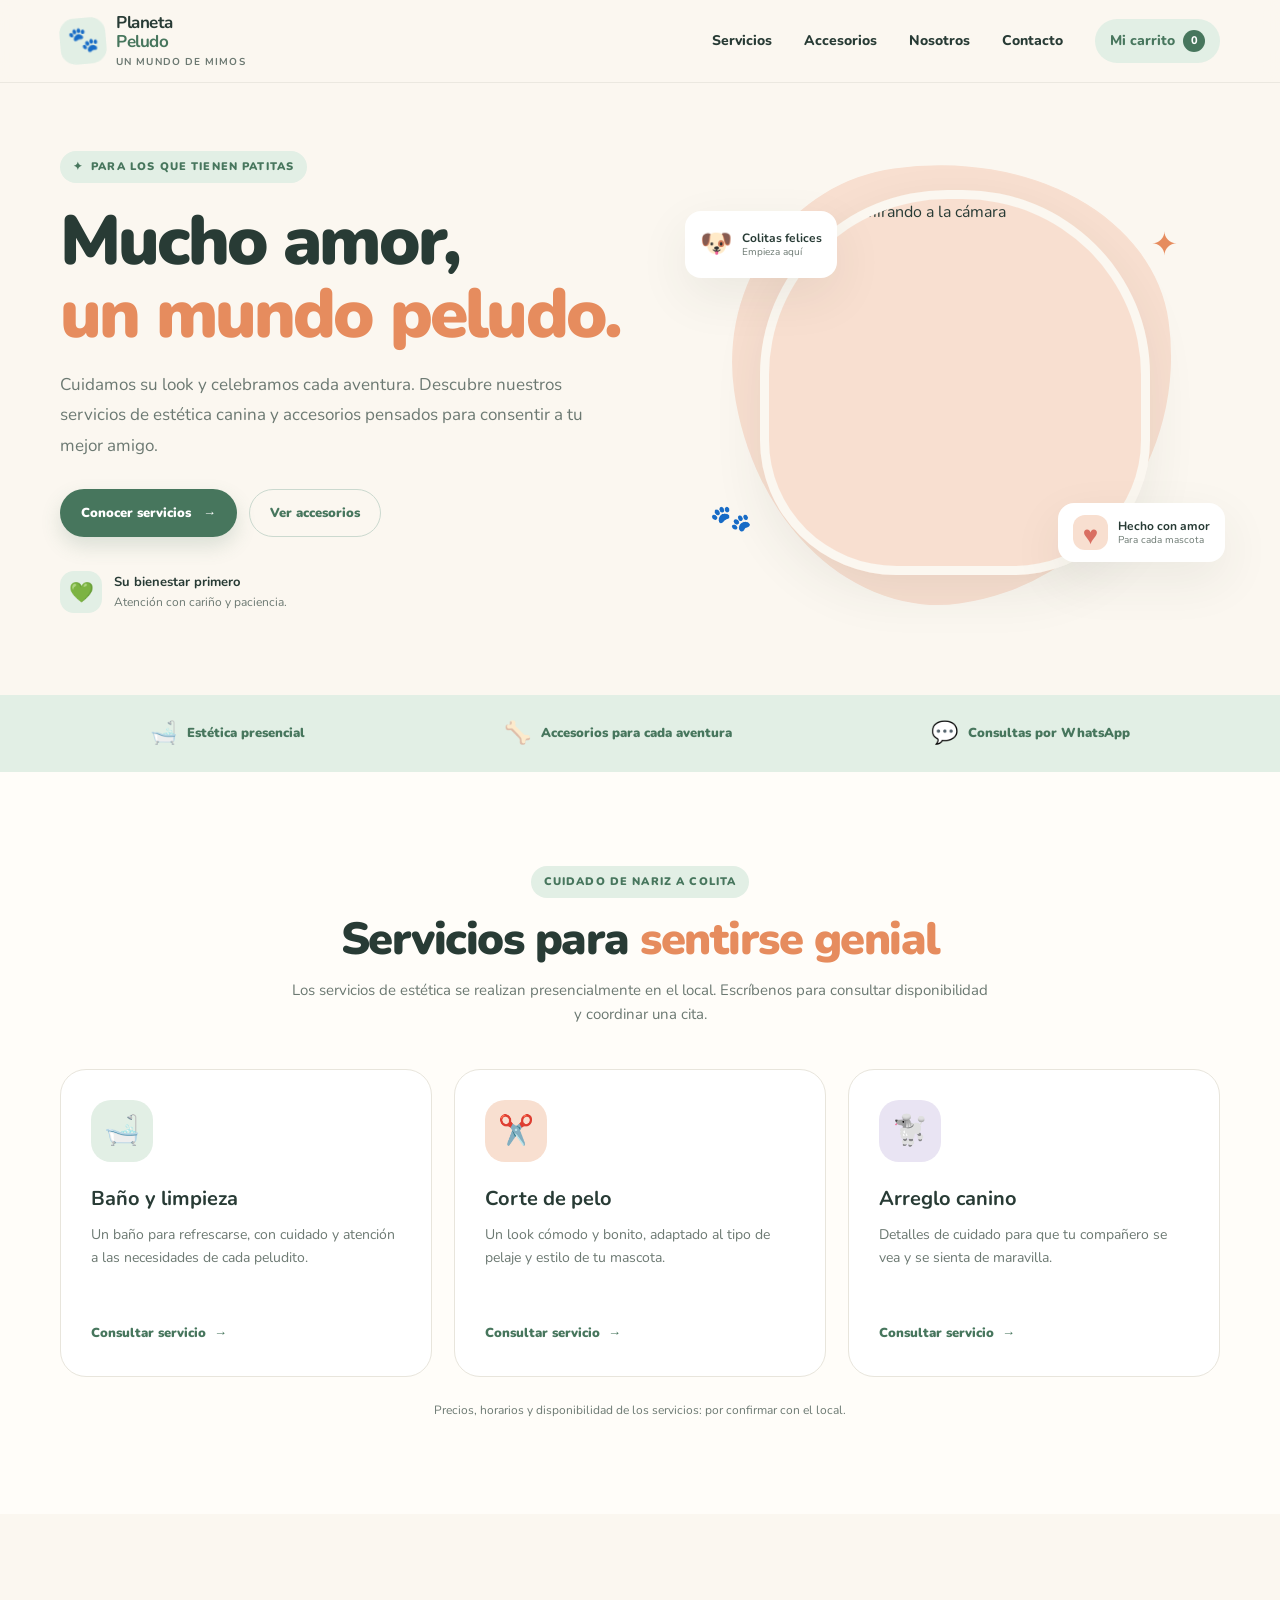
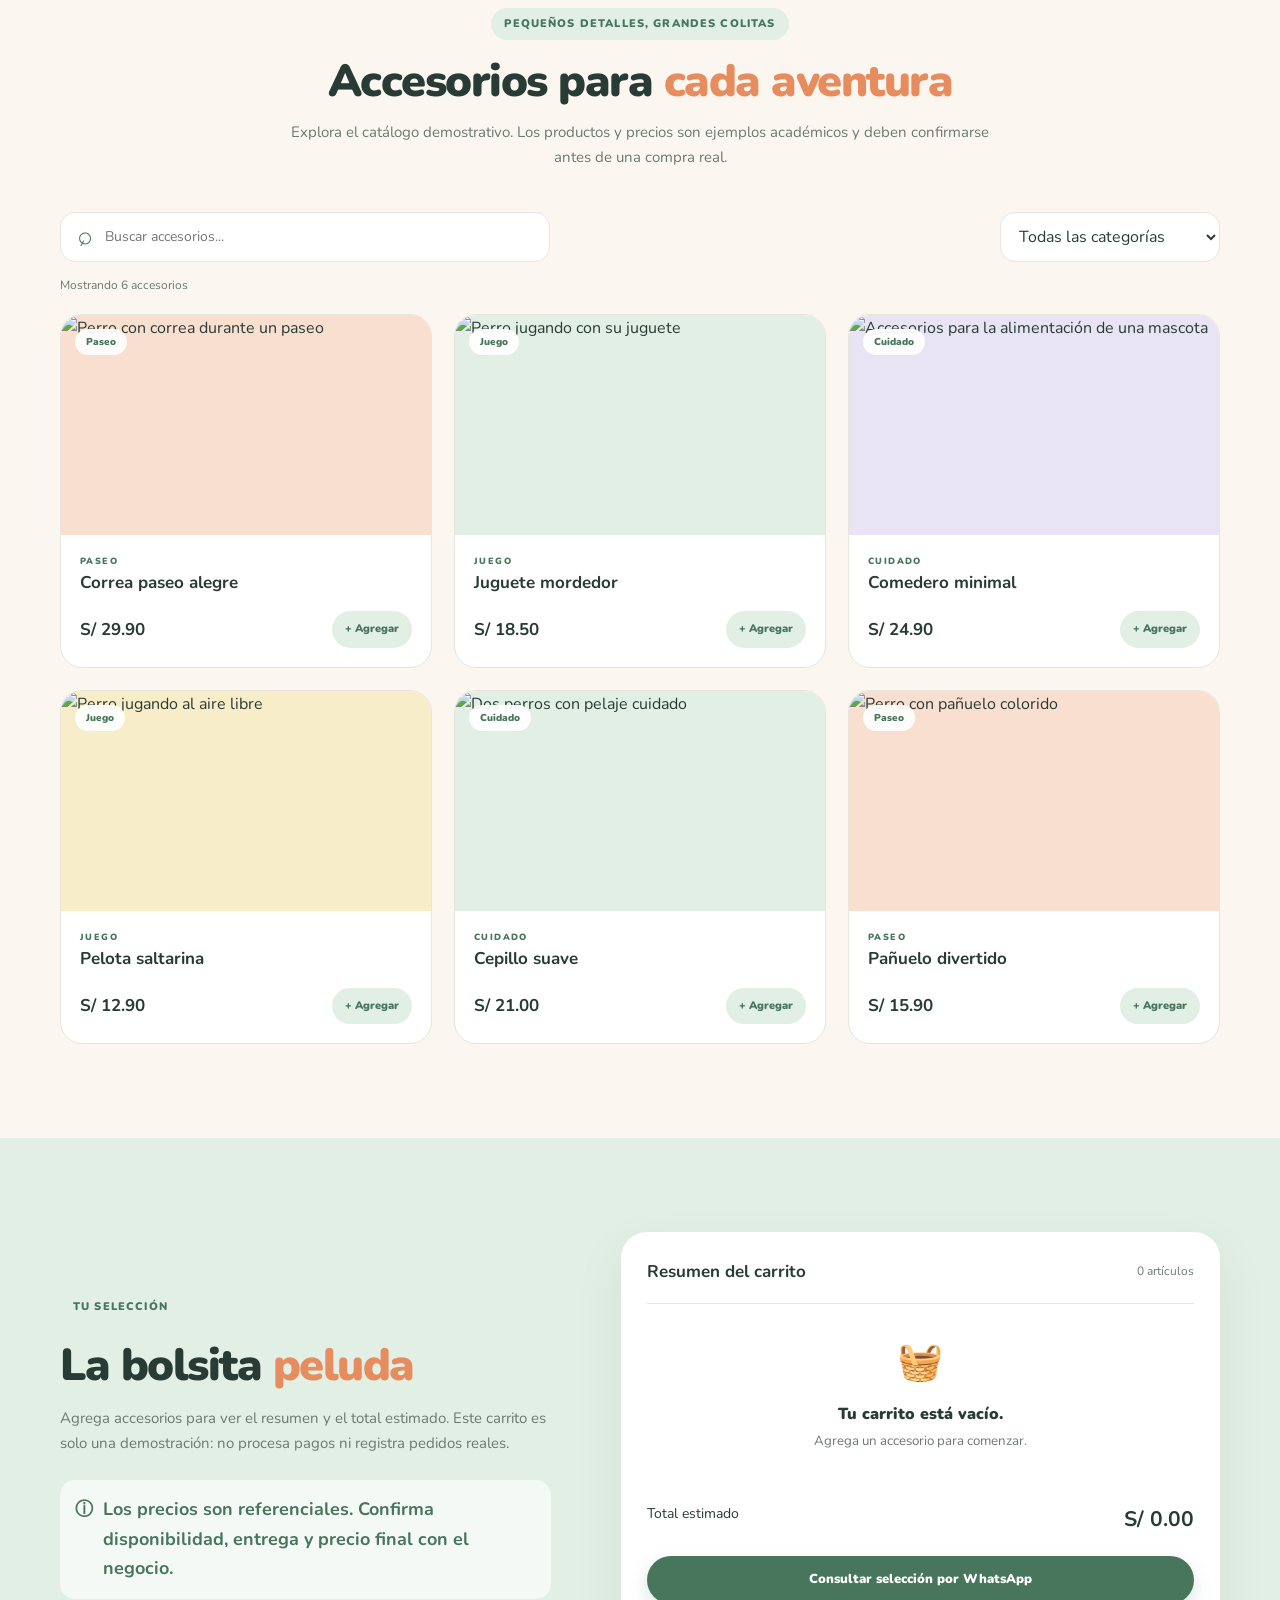
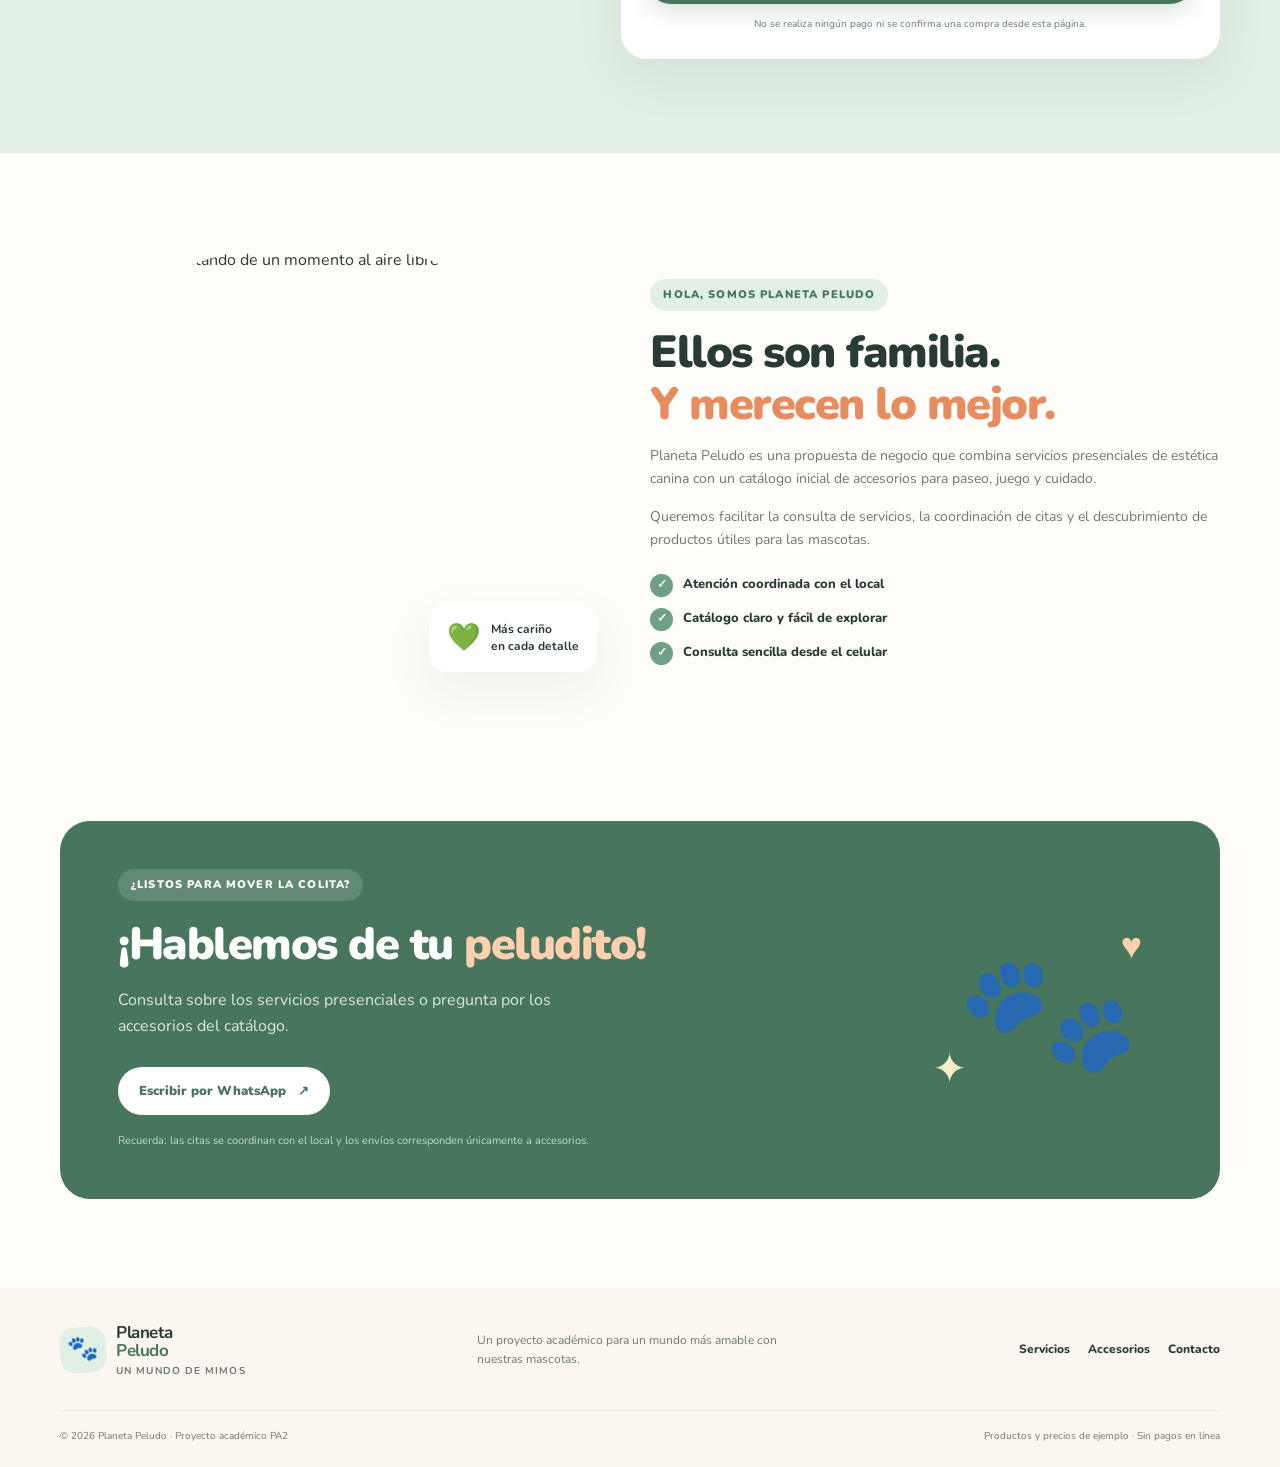
==== index.html @ b12c0dd2 "Add files via upload" ====
<!DOCTYPE html>
<html lang="es">
<head>
  <meta charset="UTF-8">
  <meta name="viewport" content="width=device-width, initial-scale=1.0">
  <meta name="description" content="Planeta Peludo: servicios presenciales de estética canina y catálogo demostrativo de accesorios para mascotas.">
  <meta name="theme-color" content="#f7f1e8">
  <title>Planeta Peludo | Cuidado y accesorios para mascotas</title>
  <link rel="preconnect" href="https://fonts.googleapis.com">
  <link rel="preconnect" href="https://fonts.gstatic.com" crossorigin>
  <link href="https://fonts.googleapis.com/css2?family=Nunito:wght@400;500;600;700;800;900&display=swap" rel="stylesheet">
  <link rel="stylesheet" href="styles.css">
  <script src="script.js" defer></script>
</head>
<body>
  <a class="skip-link" href="#contenido">Saltar al contenido</a>
  <header class="site-header">
    <div class="container header-inner">
      <a class="brand" href="#inicio" aria-label="Planeta Peludo, ir al inicio">
        <span class="brand-mark" aria-hidden="true">🐾</span>
        <span class="brand-name">Planeta <strong>Peludo</strong><small>Un mundo de mimos</small></span>
      </a>
      <button class="menu-toggle" id="menuToggle" aria-label="Abrir menú" aria-expanded="false" aria-controls="mainNav">
        <span></span><span></span><span></span>
      </button>
      <nav class="main-nav" id="mainNav" aria-label="Navegación principal">
        <a href="#servicios">Servicios</a>
        <a href="#catalogo">Accesorios</a>
        <a href="#nosotros">Nosotros</a>
        <a href="#contacto">Contacto</a>
        <a class="nav-cart" href="#carrito">Mi carrito <span id="cartCount" class="cart-count">0</span></a>
      </nav>
    </div>
  </header>

  <main id="contenido">
    <section class="hero section" id="inicio">
      <div class="container hero-grid">
        <div class="hero-copy">
          <span class="eyebrow"><span aria-hidden="true">✦</span> Para los que tienen patitas</span>
          <h1>Mucho amor,<br><span>un mundo peludo.</span></h1>
          <p class="hero-text">Cuidamos su look y celebramos cada aventura. Descubre nuestros servicios de estética canina y accesorios pensados para consentir a tu mejor amigo.</p>
          <div class="hero-actions">
            <a class="button button-primary" href="#servicios">Conocer servicios <span aria-hidden="true">→</span></a>
            <a class="button button-outline" href="#catalogo">Ver accesorios</a>
          </div>
          <div class="hero-note"><span class="note-icon" aria-hidden="true">💚</span><span><strong>Su bienestar primero</strong><small>Atención con cariño y paciencia.</small></span></div>
        </div>
        <div class="hero-art">
          <div class="hero-blob"></div>
          <img src="https://images.unsplash.com/photo-1543466835-00a7907e9de1?auto=format&fit=crop&w=900&q=85" alt="Perro feliz mirando a la cámara" class="hero-dog">
          <div class="floating-card floating-top"><span>🐶</span><span><strong>Colitas felices</strong><small>Empieza aquí</small></span></div>
          <div class="floating-card floating-bottom"><span class="heart">♥</span><span><strong>Hecho con amor</strong><small>Para cada mascota</small></span></div>
          <span class="decor decor-star" aria-hidden="true">✦</span>
          <span class="decor decor-paw" aria-hidden="true">🐾</span>
        </div>
      </div>
    </section>

    <section class="trust-strip" aria-label="Características del negocio">
      <div class="container trust-items">
        <div><span aria-hidden="true">🛁</span><span>Estética presencial</span></div>
        <div><span aria-hidden="true">🦴</span><span>Accesorios para cada aventura</span></div>
        <div><span aria-hidden="true">💬</span><span>Consultas por WhatsApp</span></div>
      </div>
    </section>

    <section class="section services-section" id="servicios">
      <div class="container">
        <div class="section-heading">
          <span class="eyebrow">Cuidado de nariz a colita</span>
          <h2>Servicios para <span>sentirse genial</span></h2>
          <p>Los servicios de estética se realizan presencialmente en el local. Escríbenos para consultar disponibilidad y coordinar una cita.</p>
        </div>
        <div class="service-grid">
          <article class="service-card">
            <div class="service-icon service-icon-mint" aria-hidden="true">🛁</div>
            <h3>Baño y limpieza</h3>
            <p>Un baño para refrescarse, con cuidado y atención a las necesidades de cada peludito.</p>
            <a href="#contacto" class="text-link" data-service="Baño y limpieza">Consultar servicio <span aria-hidden="true">→</span></a>
          </article>
          <article class="service-card">
            <div class="service-icon service-icon-peach" aria-hidden="true">✂️</div>
            <h3>Corte de pelo</h3>
            <p>Un look cómodo y bonito, adaptado al tipo de pelaje y estilo de tu mascota.</p>
            <a href="#contacto" class="text-link" data-service="Corte de pelo">Consultar servicio <span aria-hidden="true">→</span></a>
          </article>
          <article class="service-card">
            <div class="service-icon service-icon-lilac" aria-hidden="true">🐩</div>
            <h3>Arreglo canino</h3>
            <p>Detalles de cuidado para que tu compañero se vea y se sienta de maravilla.</p>
            <a href="#contacto" class="text-link" data-service="Arreglo canino">Consultar servicio <span aria-hidden="true">→</span></a>
          </article>
        </div>
        <p class="section-footnote">Precios, horarios y disponibilidad de los servicios: por confirmar con el local.</p>
      </div>
    </section>

    <section class="section catalog-section" id="catalogo">
      <div class="container">
        <div class="section-heading">
          <span class="eyebrow">Pequeños detalles, grandes colitas</span>
          <h2>Accesorios para <span>cada aventura</span></h2>
          <p>Explora el catálogo demostrativo. Los productos y precios son ejemplos académicos y deben confirmarse antes de una compra real.</p>
        </div>
        <div class="catalog-tools">
          <label class="search-box" for="productSearch">
            <span aria-hidden="true">⌕</span>
            <input id="productSearch" type="search" placeholder="Buscar accesorios..." autocomplete="off">
          </label>
          <div class="filter-wrap">
            <label for="categoryFilter" class="visually-hidden">Filtrar por categoría</label>
            <select id="categoryFilter">
              <option value="todos">Todas las categorías</option>
              <option value="paseo">Paseo</option>
              <option value="juego">Juego</option>
              <option value="cuidado">Cuidado</option>
            </select>
          </div>
        </div>
        <p id="resultsSummary" class="results-summary" aria-live="polite">Mostrando accesorios</p>
        <div class="product-grid" id="productGrid">
          <article class="product-card" data-id="correa" data-name="Correa paseo alegre" data-category="paseo" data-price="29.90">
            <div class="product-image product-image-peach"><img src="https://images.unsplash.com/photo-1601758123927-196e9c8c7c9b?auto=format&fit=crop&w=700&q=80" alt="Perro con correa durante un paseo" loading="lazy"><span class="product-tag">Paseo</span></div>
            <div class="product-info"><p class="product-category">PASEO</p><h3>Correa paseo alegre</h3><div class="product-bottom"><strong>S/ 29.90</strong><button class="add-button" data-add="correa" aria-label="Agregar Correa paseo alegre al carrito">+ Agregar</button></div></div>
          </article>
          <article class="product-card" data-id="juguete" data-name="Juguete mordedor" data-category="juego" data-price="18.50">
            <div class="product-image product-image-mint"><img src="https://images.unsplash.com/photo-1535294435445-d7249524ef2e?auto=format&fit=crop&w=700&q=80" alt="Perro jugando con su juguete" loading="lazy"><span class="product-tag">Juego</span></div>
            <div class="product-info"><p class="product-category">JUEGO</p><h3>Juguete mordedor</h3><div class="product-bottom"><strong>S/ 18.50</strong><button class="add-button" data-add="juguete" aria-label="Agregar Juguete mordedor al carrito">+ Agregar</button></div></div>
          </article>
          <article class="product-card" data-id="comedero" data-name="Comedero minimal" data-category="cuidado" data-price="24.90">
            <div class="product-image product-image-lilac"><img src="https://images.unsplash.com/photo-1589924691995-400dc9ecc119?auto=format&fit=crop&w=700&q=80" alt="Accesorios para la alimentación de una mascota" loading="lazy"><span class="product-tag">Cuidado</span></div>
            <div class="product-info"><p class="product-category">CUIDADO</p><h3>Comedero minimal</h3><div class="product-bottom"><strong>S/ 24.90</strong><button class="add-button" data-add="comedero" aria-label="Agregar Comedero minimal al carrito">+ Agregar</button></div></div>
          </article>
          <article class="product-card" data-id="pelota" data-name="Pelota saltarina" data-category="juego" data-price="12.90">
            <div class="product-image product-image-yellow"><img src="https://images.unsplash.com/photo-1537151608828-ea2b11777ee8?auto=format&fit=crop&w=700&q=80" alt="Perro jugando al aire libre" loading="lazy"><span class="product-tag">Juego</span></div>
            <div class="product-info"><p class="product-category">JUEGO</p><h3>Pelota saltarina</h3><div class="product-bottom"><strong>S/ 12.90</strong><button class="add-button" data-add="pelota" aria-label="Agregar Pelota saltarina al carrito">+ Agregar</button></div></div>
          </article>
          <article class="product-card" data-id="cepillo" data-name="Cepillo suave" data-category="cuidado" data-price="21.00">
            <div class="product-image product-image-mint"><img src="https://images.unsplash.com/photo-1548199973-03cce0bbc87b?auto=format&fit=crop&w=700&q=80" alt="Dos perros con pelaje cuidado" loading="lazy"><span class="product-tag">Cuidado</span></div>
            <div class="product-info"><p class="product-category">CUIDADO</p><h3>Cepillo suave</h3><div class="product-bottom"><strong>S/ 21.00</strong><button class="add-button" data-add="cepillo" aria-label="Agregar Cepillo suave al carrito">+ Agregar</button></div></div>
          </article>
          <article class="product-card" data-id="pañuelo" data-name="Pañuelo divertido" data-category="paseo" data-price="15.90">
            <div class="product-image product-image-peach"><img src="https://images.unsplash.com/photo-1551717743-49959800b1f6?auto=format&fit=crop&w=700&q=80" alt="Perro con pañuelo colorido" loading="lazy"><span class="product-tag">Paseo</span></div>
            <div class="product-info"><p class="product-category">PASEO</p><h3>Pañuelo divertido</h3><div class="product-bottom"><strong>S/ 15.90</strong><button class="add-button" data-add="pañuelo" aria-label="Agregar Pañuelo divertido al carrito">+ Agregar</button></div></div>
          </article>
        </div>
        <div id="noResults" class="empty-state" hidden>
          <span aria-hidden="true">🐾</span><h3>No encontramos accesorios</h3><p>Prueba con otra palabra o categoría.</p>
          <button class="button button-outline" id="clearFilters">Limpiar filtros</button>
        </div>
      </div>
    </section>

    <section class="section cart-section" id="carrito">
      <div class="container cart-layout">
        <div class="cart-intro">
          <span class="eyebrow">Tu selección</span>
          <h2>La bolsita <span>peluda</span></h2>
          <p>Agrega accesorios para ver el resumen y el total estimado. Este carrito es solo una demostración: no procesa pagos ni registra pedidos reales.</p>
          <div class="demo-note"><span aria-hidden="true">ⓘ</span><span>Los precios son referenciales. Confirma disponibilidad, entrega y precio final con el negocio.</span></div>
        </div>
        <div class="cart-panel">
          <div class="cart-panel-header"><h3>Resumen del carrito</h3><span id="cartItemLabel">0 artículos</span></div>
          <div id="cartItems" class="cart-items" aria-live="polite">
            <div class="cart-empty"><span aria-hidden="true">🧺</span><p>Tu carrito está vacío.</p><small>Agrega un accesorio para comenzar.</small></div>
          </div>
          <div class="cart-total"><span>Total estimado</span><strong id="cartTotal">S/ 0.00</strong></div>
          <button id="cartWhatsApp" class="button button-primary button-full">Consultar selección por WhatsApp</button>
          <p class="cart-disclaimer">No se realiza ningún pago ni se confirma una compra desde esta página.</p>
        </div>
      </div>
    </section>

    <section class="about-section section" id="nosotros">
      <div class="container about-grid">
        <div class="about-image-wrap">
          <img src="https://images.unsplash.com/photo-1552053831-71594a27632d?auto=format&fit=crop&w=900&q=85" alt="Perro feliz disfrutando de un momento al aire libre" loading="lazy">
          <div class="about-sticker"><span>💚</span><strong>Más cariño<br>en cada detalle</strong></div>
        </div>
        <div class="about-copy">
          <span class="eyebrow">Hola, somos Planeta Peludo</span>
          <h2>Ellos son familia.<br><span>Y merecen lo mejor.</span></h2>
          <p>Planeta Peludo es una propuesta de negocio que combina servicios presenciales de estética canina con un catálogo inicial de accesorios para paseo, juego y cuidado.</p>
          <p>Queremos facilitar la consulta de servicios, la coordinación de citas y el descubrimiento de productos útiles para las mascotas.</p>
          <div class="about-points"><div><span>✓</span> Atención coordinada con el local</div><div><span>✓</span> Catálogo claro y fácil de explorar</div><div><span>✓</span> Consulta sencilla desde el celular</div></div>
        </div>
      </div>
    </section>

    <section class="contact-section section" id="contacto">
      <div class="container contact-card">
        <div class="contact-copy">
          <span class="eyebrow">¿Listos para mover la colita?</span>
          <h2>¡Hablemos de tu <span>peludito!</span></h2>
          <p>Consulta sobre los servicios presenciales o pregunta por los accesorios del catálogo.</p>
          <a href="#" id="contactWhatsApp" class="button button-light">Escribir por WhatsApp <span aria-hidden="true">↗</span></a>
          <small>Recuerda: las citas se coordinan con el local y los envíos corresponden únicamente a accesorios.</small>
        </div>
        <div class="contact-decoration" aria-hidden="true"><span class="big-paw">🐾</span><span class="little-heart">♥</span><span class="little-star">✦</span></div>
      </div>
    </section>
  </main>

  <footer class="site-footer">
    <div class="container footer-main">
      <a class="brand footer-brand" href="#inicio"><span class="brand-mark" aria-hidden="true">🐾</span><span class="brand-name">Planeta <strong>Peludo</strong><small>Un mundo de mimos</small></span></a>
      <p>Un proyecto académico para un mundo más amable con nuestras mascotas.</p>
      <nav aria-label="Enlaces del pie de página"><a href="#servicios">Servicios</a><a href="#catalogo">Accesorios</a><a href="#contacto">Contacto</a></nav>
    </div>
    <div class="container footer-bottom"><span>© <span id="currentYear"></span> Planeta Peludo · Proyecto académico PA2</span><span>Productos y precios de ejemplo · Sin pagos en línea</span></div>
  </footer>
  <div id="toast" class="toast" role="status" aria-live="polite"></div>
</body>
</html>
---- styles.css ----
/* Planeta Peludo - estilos responsive */
:root {
  --cream: #fbf7f0;
  --cream-deep: #f2e9dc;
  --white: #ffffff;
  --ink: #283b35;
  --muted: #6c7972;
  --green: #6f9f84;
  --green-dark: #47765d;
  --mint: #e2efe5;
  --peach: #f8dfd0;
  --orange: #e68c5e;
  --lilac: #e9e4f3;
  --yellow: #f8edc9;
  --line: #e8e5dc;
  --shadow: 0 18px 50px rgba(45, 67, 54, .08);
  --radius-lg: 26px;
  --radius-md: 18px;
}
* { box-sizing: border-box; }
html { scroll-behavior: smooth; scroll-padding-top: 90px; }
body { margin: 0; font-family: "Nunito", sans-serif; color: var(--ink); background: var(--cream); line-height: 1.65; }
img { display: block; max-width: 100%; }
a { color: inherit; text-decoration: none; }
button, input, select { font: inherit; }
button, a, select { -webkit-tap-highlight-color: transparent; }
button { cursor: pointer; }
.container { width: min(1160px, calc(100% - 40px)); margin-inline: auto; }
.section { padding: 94px 0; }
.skip-link { position: absolute; left: 12px; top: -60px; background: var(--ink); color: white; padding: 10px 14px; z-index: 1000; border-radius: 8px; }
.skip-link:focus { top: 12px; }
.site-header { position: sticky; top: 0; z-index: 100; background: rgba(251,247,240,.94); backdrop-filter: blur(14px); border-bottom: 1px solid rgba(232,229,220,.8); }
.header-inner { min-height: 82px; display: flex; align-items: center; justify-content: space-between; gap: 24px; }
.brand { display: inline-flex; align-items: center; gap: 10px; flex-shrink: 0; }
.brand-mark { display: grid; place-items: center; width: 46px; height: 46px; border-radius: 15px; background: var(--mint); font-size: 25px; transform: rotate(-5deg); }
.brand-name { display: flex; flex-direction: column; font-size: 17px; font-weight: 700; line-height: 1.1; letter-spacing: -.5px; }
.brand-name strong { color: var(--green-dark); display: inline; }
.brand-name small { font-size: 10px; font-weight: 700; letter-spacing: 1.1px; text-transform: uppercase; color: var(--muted); margin-top: 5px; }
.main-nav { display: flex; align-items: center; gap: clamp(16px, 2.6vw, 32px); font-size: 14px; font-weight: 800; }
.main-nav > a:not(.nav-cart) { transition: color .2s ease; }
.main-nav > a:not(.nav-cart):hover { color: var(--orange); }
.nav-cart { display: inline-flex; align-items: center; gap: 8px; padding: 10px 15px; border-radius: 999px; background: var(--mint); color: var(--green-dark); }
.cart-count { display: grid; place-items: center; width: 22px; height: 22px; border-radius: 50%; background: var(--green-dark); color: white; font-size: 11px; }
.menu-toggle { display: none; border: 0; background: var(--mint); border-radius: 12px; width: 44px; height: 44px; padding: 11px; }
.menu-toggle span { display: block; height: 2px; background: var(--ink); margin: 5px 0; border-radius: 3px; }
.hero { padding-top: 68px; padding-bottom: 82px; overflow: hidden; }
.hero-grid { display: grid; grid-template-columns: 1.05fr .95fr; align-items: center; gap: 45px; }
.eyebrow { display: inline-flex; align-items: center; gap: 8px; color: var(--green-dark); background: var(--mint); border-radius: 999px; padding: 7px 13px; font-size: 11px; font-weight: 900; letter-spacing: 1.15px; text-transform: uppercase; }
.hero h1 { margin: 22px 0 18px; font-size: clamp(42px, 5.4vw, 70px); line-height: 1.06; letter-spacing: -2.8px; font-weight: 900; }
.hero h1 span, .section-heading h2 span, .cart-intro h2 span, .about-copy h2 span, .contact-copy h2 span { color: var(--orange); }
.hero-text { max-width: 550px; color: var(--muted); font-size: 17px; line-height: 1.8; }
.hero-actions { display: flex; gap: 12px; flex-wrap: wrap; margin-top: 28px; }
.button { display: inline-flex; justify-content: center; align-items: center; gap: 12px; min-height: 48px; padding: 12px 20px; border: 1px solid transparent; border-radius: 999px; font-weight: 900; font-size: 13px; transition: transform .2s, box-shadow .2s, background .2s; }
.button:hover { transform: translateY(-2px); }
.button-primary { color: white; background: var(--green-dark); box-shadow: 0 9px 20px rgba(71,118,93,.18); }
.button-primary:hover { background: #365f49; box-shadow: 0 12px 24px rgba(71,118,93,.24); }
.button-outline { border-color: #cbd9cf; color: var(--green-dark); background: transparent; }
.button-outline:hover { background: var(--mint); }
.button-light { color: var(--green-dark); background: white; }
.button-light:hover { box-shadow: 0 10px 22px rgba(0,0,0,.1); }
.button-full { width: 100%; }
.hero-note { display: flex; align-items: center; gap: 12px; margin-top: 34px; }
.note-icon { display: grid; place-items: center; width: 42px; height: 42px; border-radius: 14px; background: var(--mint); font-size: 20px; }
.hero-note strong, .hero-note small { display: block; }
.hero-note strong { font-size: 13px; }
.hero-note small { color: var(--muted); font-size: 12px; }
.hero-art { position: relative; min-height: 430px; display: grid; place-items: center; }
.hero-blob { position: absolute; width: min(100%, 440px); aspect-ratio: 1; background: var(--peach); border-radius: 43% 57% 56% 44% / 45% 43% 57% 55%; transform: rotate(-8deg); }
.hero-dog { position: relative; width: min(83%, 390px); height: 385px; object-fit: cover; object-position: center; border-radius: 48% 48% 35% 35%; border: 9px solid var(--cream); box-shadow: var(--shadow); }
.floating-card { position: absolute; z-index: 2; display: flex; align-items: center; gap: 10px; background: white; border-radius: 16px; padding: 12px 15px; box-shadow: var(--shadow); }
.floating-card > span:first-child { font-size: 26px; }
.floating-card strong, .floating-card small { display: block; line-height: 1.35; }
.floating-card strong { font-size: 12px; }
.floating-card small { color: var(--muted); font-size: 10px; }
.floating-top { top: 44px; left: -5px; }
.floating-bottom { bottom: 35px; right: -5px; }
.floating-bottom .heart { display: grid; place-items: center; width: 35px; height: 35px; border-radius: 12px; color: #d96f62; background: var(--peach); font-size: 20px; }
.decor { position: absolute; color: var(--orange); }
.decor-star { right: 8%; top: 12%; font-size: 32px; }
.decor-paw { left: 4%; bottom: 12%; font-size: 31px; transform: rotate(-20deg); }
.trust-strip { background: var(--mint); padding: 20px 0; }
.trust-items { display: flex; justify-content: space-around; align-items: center; gap: 20px; flex-wrap: wrap; }
.trust-items div { display: flex; align-items: center; gap: 10px; font-size: 13px; font-weight: 900; color: var(--green-dark); }
.trust-items div span:first-child { font-size: 22px; }
.section-heading { text-align: center; max-width: 700px; margin: 0 auto 42px; }
.section-heading h2, .cart-intro h2, .about-copy h2, .contact-copy h2 { margin: 16px 0 12px; font-size: clamp(31px, 4vw, 45px); line-height: 1.15; letter-spacing: -1.5px; font-weight: 900; }
.section-heading p { margin: 0; color: var(--muted); font-size: 15px; }
.services-section { background: #fffdf9; }
.service-grid { display: grid; grid-template-columns: repeat(3, 1fr); gap: 22px; }
.service-card { padding: 30px; border: 1px solid var(--line); border-radius: var(--radius-lg); background: white; transition: transform .2s, box-shadow .2s; }
.service-card:hover { transform: translateY(-4px); box-shadow: var(--shadow); }
.service-icon { display: grid; place-items: center; width: 62px; height: 62px; border-radius: 20px; font-size: 29px; }
.service-icon-mint { background: var(--mint); }
.service-icon-peach { background: var(--peach); }
.service-icon-lilac { background: var(--lilac); }
.service-card h3 { margin: 20px 0 8px; font-size: 20px; }
.service-card p { min-height: 76px; margin: 0 0 20px; color: var(--muted); font-size: 14px; }
.text-link { display: inline-flex; gap: 8px; align-items: center; color: var(--green-dark); font-size: 13px; font-weight: 900; }
.text-link:hover { color: var(--orange); }
.section-footnote { text-align: center; color: var(--muted); font-size: 12px; margin: 24px 0 0; }
.catalog-section { background: var(--cream); }
.catalog-tools { display: flex; justify-content: space-between; gap: 14px; margin-bottom: 14px; }
.search-box { flex: 1; max-width: 490px; display: flex; align-items: center; gap: 10px; padding: 0 16px; min-height: 50px; background: white; border: 1px solid var(--line); border-radius: 15px; }
.search-box > span { color: var(--green-dark); font-size: 26px; transform: rotate(-15deg); }
.search-box input { width: 100%; min-width: 0; border: 0; outline: 0; color: var(--ink); background: transparent; font-size: 14px; }
.search-box:focus-within, .filter-wrap select:focus { outline: 3px solid rgba(111,159,132,.22); border-color: var(--green); }
.filter-wrap select { min-height: 50px; min-width: 190px; border: 1px solid var(--line); border-radius: 15px; background: white; color: var(--ink); padding: 0 38px 0 14px; }
.results-summary { margin: 0 0 18px; color: var(--muted); font-size: 12px; }
.product-grid { display: grid; grid-template-columns: repeat(3, minmax(0, 1fr)); gap: 22px; }
.product-card { overflow: hidden; border: 1px solid var(--line); border-radius: 22px; background: white; transition: transform .2s, box-shadow .2s; }
.product-card:hover { transform: translateY(-4px); box-shadow: var(--shadow); }
.product-image { position: relative; height: 220px; display: grid; place-items: center; overflow: hidden; }
.product-image-peach { background: var(--peach); }
.product-image-mint { background: var(--mint); }
.product-image-lilac { background: var(--lilac); }
.product-image-yellow { background: var(--yellow); }
.product-image img { width: 100%; height: 100%; object-fit: cover; transition: transform .35s; }
.product-card:hover .product-image img { transform: scale(1.04); }
.product-tag { position: absolute; top: 14px; left: 14px; border-radius: 999px; padding: 5px 11px; background: rgba(255,255,255,.92); color: var(--green-dark); font-size: 10px; font-weight: 900; }
.product-info { padding: 19px; }
.product-category { margin: 0 0 4px; color: var(--green-dark); font-size: 9px; font-weight: 900; letter-spacing: 1.4px; }
.product-info h3 { margin: 0 0 17px; font-size: 17px; line-height: 1.3; }
.product-bottom { display: flex; justify-content: space-between; align-items: center; gap: 8px; }
.product-bottom strong { font-size: 17px; white-space: nowrap; }
.add-button { border: 0; border-radius: 999px; padding: 9px 13px; color: var(--green-dark); background: var(--mint); font-size: 11px; font-weight: 900; white-space: nowrap; }
.add-button:hover { color: white; background: var(--green-dark); }
.empty-state { text-align: center; padding: 45px 20px; border: 1px dashed #cbd9cf; border-radius: var(--radius-lg); background: rgba(255,255,255,.65); }
.empty-state > span { font-size: 38px; }
.empty-state h3 { margin: 8px 0; }
.empty-state p { color: var(--muted); }
.visually-hidden { position: absolute; width: 1px; height: 1px; padding: 0; margin: -1px; overflow: hidden; clip: rect(0,0,0,0); white-space: nowrap; border: 0; }
.cart-section { background: var(--mint); }
.cart-layout { display: grid; grid-template-columns: .9fr 1.1fr; align-items: center; gap: 70px; }
.cart-intro p { color: var(--muted); font-size: 15px; }
.demo-note { display: flex; align-items: flex-start; gap: 10px; margin-top: 24px; padding: 15px; border-radius: 15px; background: rgba(255,255,255,.65); color: var(--green-dark); font-size: 12px; font-weight: 700; }
.demo-note span { font-size: 18px; }
.cart-panel { padding: 26px; border-radius: var(--radius-lg); background: white; box-shadow: var(--shadow); }
.cart-panel-header { display: flex; align-items: center; justify-content: space-between; gap: 12px; padding-bottom: 17px; border-bottom: 1px solid var(--line); }
.cart-panel-header h3 { margin: 0; font-size: 17px; }
.cart-panel-header > span { color: var(--muted); font-size: 12px; }
.cart-items { max-height: 300px; overflow: auto; }
.cart-empty { text-align: center; padding: 28px 10px; }
.cart-empty > span { font-size: 37px; }
.cart-empty p { margin: 8px 0 0; font-weight: 900; }
.cart-empty small { color: var(--muted); }
.cart-item { display: grid; grid-template-columns: 1fr auto; gap: 10px; padding: 15px 0; border-bottom: 1px solid var(--line); }
.cart-item-name { font-size: 13px; font-weight: 900; }
.cart-item-price { color: var(--muted); font-size: 12px; }
.cart-item-controls { display: flex; align-items: center; gap: 8px; }
.quantity-button, .remove-button { display: grid; place-items: center; width: 28px; height: 28px; border: 1px solid var(--line); border-radius: 9px; background: white; color: var(--ink); font-weight: 900; }
.quantity-button:hover { background: var(--mint); }
.remove-button { color: #a84c40; }
.cart-total { display: flex; justify-content: space-between; gap: 15px; padding: 20px 0; font-size: 14px; }
.cart-total strong { font-size: 21px; }
.cart-disclaimer { margin: 12px 0 0; text-align: center; color: var(--muted); font-size: 10px; }
.about-section { background: #fffdf9; }
.about-grid { display: grid; grid-template-columns: .95fr 1.05fr; align-items: center; gap: 75px; }
.about-image-wrap { position: relative; }
.about-image-wrap > img { width: 100%; height: 450px; object-fit: cover; border-radius: 44% 44% 25px 25px; }
.about-sticker { position: absolute; right: -22px; bottom: 25px; display: flex; align-items: center; gap: 10px; padding: 15px 18px; background: white; border-radius: 17px; box-shadow: var(--shadow); font-size: 12px; line-height: 1.4; }
.about-sticker span { font-size: 27px; }
.about-copy > p { color: var(--muted); font-size: 14px; }
.about-points { display: grid; gap: 11px; margin-top: 23px; font-size: 13px; font-weight: 800; }
.about-points div { display: flex; align-items: center; gap: 10px; }
.about-points span { display: grid; place-items: center; width: 23px; height: 23px; border-radius: 50%; color: white; background: var(--green); font-size: 12px; }
.contact-section { padding-top: 30px; padding-bottom: 90px; background: #fffdf9; }
.contact-card { position: relative; display: flex; align-items: center; justify-content: space-between; gap: 25px; overflow: hidden; padding: 48px 58px; border-radius: 30px; color: white; background: var(--green-dark); }
.contact-copy { position: relative; z-index: 2; max-width: 650px; }
.contact-copy .eyebrow { color: white; background: rgba(255,255,255,.14); }
.contact-copy h2 { color: white; margin-top: 18px; }
.contact-copy h2 span { color: #ffd0ae; }
.contact-copy p { max-width: 500px; color: rgba(255,255,255,.82); }
.contact-copy .button { margin-top: 12px; }
.contact-copy small { display: block; margin-top: 17px; color: rgba(255,255,255,.7); font-size: 11px; }
.contact-decoration { position: relative; display: grid; place-items: center; width: 230px; height: 210px; flex-shrink: 0; }
.big-paw { font-size: 135px; filter: saturate(.8); transform: rotate(-18deg); }
.little-heart { position: absolute; top: 12px; right: 20px; color: #ffd0ae; font-size: 36px; }
.little-star { position: absolute; left: 0; bottom: 10px; color: #f8edc9; font-size: 42px; }
.site-footer { background: var(--cream); }
.footer-main { display: flex; align-items: center; justify-content: space-between; gap: 25px; padding-top: 30px; padding-bottom: 28px; }
.footer-main > p { max-width: 310px; color: var(--muted); font-size: 12px; }
.footer-main nav { display: flex; flex-wrap: wrap; gap: 18px; font-size: 12px; font-weight: 800; }
.footer-main nav a:hover { color: var(--green-dark); }
.footer-bottom { display: flex; justify-content: space-between; gap: 15px; padding-top: 17px; padding-bottom: 22px; border-top: 1px solid var(--line); color: var(--muted); font-size: 10px; }
.toast { position: fixed; z-index: 200; right: 20px; bottom: 20px; max-width: calc(100% - 40px); padding: 13px 18px; border-radius: 13px; background: var(--ink); color: white; box-shadow: var(--shadow); font-size: 13px; font-weight: 800; opacity: 0; transform: translateY(12px); pointer-events: none; transition: opacity .2s, transform .2s; }
.toast.show { opacity: 1; transform: translateY(0); }
:focus-visible { outline: 3px solid #e68c5e; outline-offset: 3px; }

@media (max-width: 900px) {
  .main-nav { gap: 14px; font-size: 12px; }
  .hero-grid { gap: 22px; }
  .hero-art { min-height: 370px; }
  .hero-dog { height: 330px; }
  .floating-top { left: -8px; }
  .floating-bottom { right: -8px; }
  .product-grid { grid-template-columns: repeat(2, minmax(0, 1fr)); }
  .cart-layout, .about-grid { gap: 38px; }
  .contact-card { padding: 40px; }
}
@media (max-width: 700px) {
  .container { width: min(100% - 32px, 520px); }
  .section { padding: 68px 0; }
  .header-inner { min-height: 72px; }
  .brand-mark { width: 41px; height: 41px; }
  .brand-name { font-size: 15px; }
  .menu-toggle { display: block; }
  .main-nav { position: absolute; top: calc(100% + 1px); left: 0; right: 0; display: none; align-items: stretch; gap: 0; padding: 10px 20px 18px; background: var(--cream); border-bottom: 1px solid var(--line); box-shadow: 0 15px 25px rgba(40,59,53,.08); }
  .main-nav.open { display: flex; flex-direction: column; }
  .main-nav > a { padding: 12px 8px; }
  .main-nav .nav-cart { align-self: flex-start; margin-top: 4px; padding: 9px 14px; }
  .hero { padding-top: 48px; padding-bottom: 54px; }
  .hero-grid { grid-template-columns: 1fr; gap: 18px; }
  .hero-copy { text-align: center; }
  .hero-copy .eyebrow { margin-inline: auto; }
  .hero h1 { font-size: clamp(42px, 11vw, 58px); letter-spacing: -2px; }
  .hero-text { margin-inline: auto; font-size: 15px; }
  .hero-actions { justify-content: center; }
  .hero-note { justify-content: center; text-align: left; margin-top: 24px; }
  .hero-art { min-height: 340px; margin-top: 5px; }
  .hero-blob { width: min(80%, 340px); }
  .hero-dog { width: min(72%, 310px); height: 300px; }
  .floating-top { top: 22px; left: 0; }
  .floating-bottom { bottom: 20px; right: 0; }
  .decor-star { right: 4%; top: 5%; }
  .decor-paw { left: 2%; bottom: 6%; }
  .trust-items { justify-content: flex-start; align-items: flex-start; gap: 14px; flex-direction: column; width: fit-content; }
  .section-heading { margin-bottom: 30px; }
  .section-heading h2, .cart-intro h2, .about-copy h2, .contact-copy h2 { letter-spacing: -1px; }
  .service-grid { grid-template-columns: 1fr; gap: 15px; }
  .service-card { padding: 24px; }
  .service-card p { min-height: auto; }
  .catalog-tools { flex-direction: column; }
  .search-box { max-width: none; }
  .filter-wrap select { width: 100%; }
  .product-grid { gap: 12px; }
  .product-image { height: 160px; }
  .product-info { padding: 13px; }
  .product-info h3 { font-size: 14px; min-height: 36px; }
  .product-bottom { align-items: flex-start; flex-direction: column; }
  .product-bottom strong { font-size: 16px; }
  .add-button { width: 100%; }
  .product-tag { top: 9px; left: 9px; padding: 4px 8px; }
  .cart-layout, .about-grid { grid-template-columns: 1fr; gap: 28px; }
  .cart-panel { padding: 20px; }
  .about-image-wrap { max-width: 420px; }
  .about-image-wrap > img { height: 330px; }
  .about-sticker { right: -5px; bottom: 15px; }
  .contact-section { padding-top: 10px; padding-bottom: 65px; }
  .contact-card { padding: 30px 24px; }
  .contact-decoration { position: absolute; right: -45px; bottom: -45px; opacity: .17; }
  .contact-copy { max-width: 100%; }
  .contact-copy h2 { font-size: 34px; }
  .contact-copy p { font-size: 14px; }
  .footer-main { align-items: flex-start; flex-direction: column; gap: 13px; }
  .footer-main > p { margin: 0; }
  .footer-main nav { gap: 15px; }
  .footer-bottom { flex-direction: column; gap: 6px; }
}
@media (max-width: 360px) {
  .container { width: calc(100% - 24px); }
  .hero h1 { font-size: 39px; }
  .hero-art { min-height: 285px; }
  .hero-dog { height: 255px; }
  .floating-card { padding: 9px 10px; gap: 7px; }
  .floating-card > span:first-child { font-size: 21px; }
  .floating-card strong { font-size: 10px; }
  .floating-card small { font-size: 9px; }
  .product-grid { grid-template-columns: 1fr; }
  .product-image { height: 210px; }
  .product-info h3 { min-height: auto; }
  .product-bottom { flex-direction: row; align-items: center; }
}
@media (prefers-reduced-motion: reduce) {
  *, *::before, *::after { scroll-behavior: auto !important; transition-duration: .01ms !important; animation-duration: .01ms !important; animation-iteration-count: 1 !important; }
}
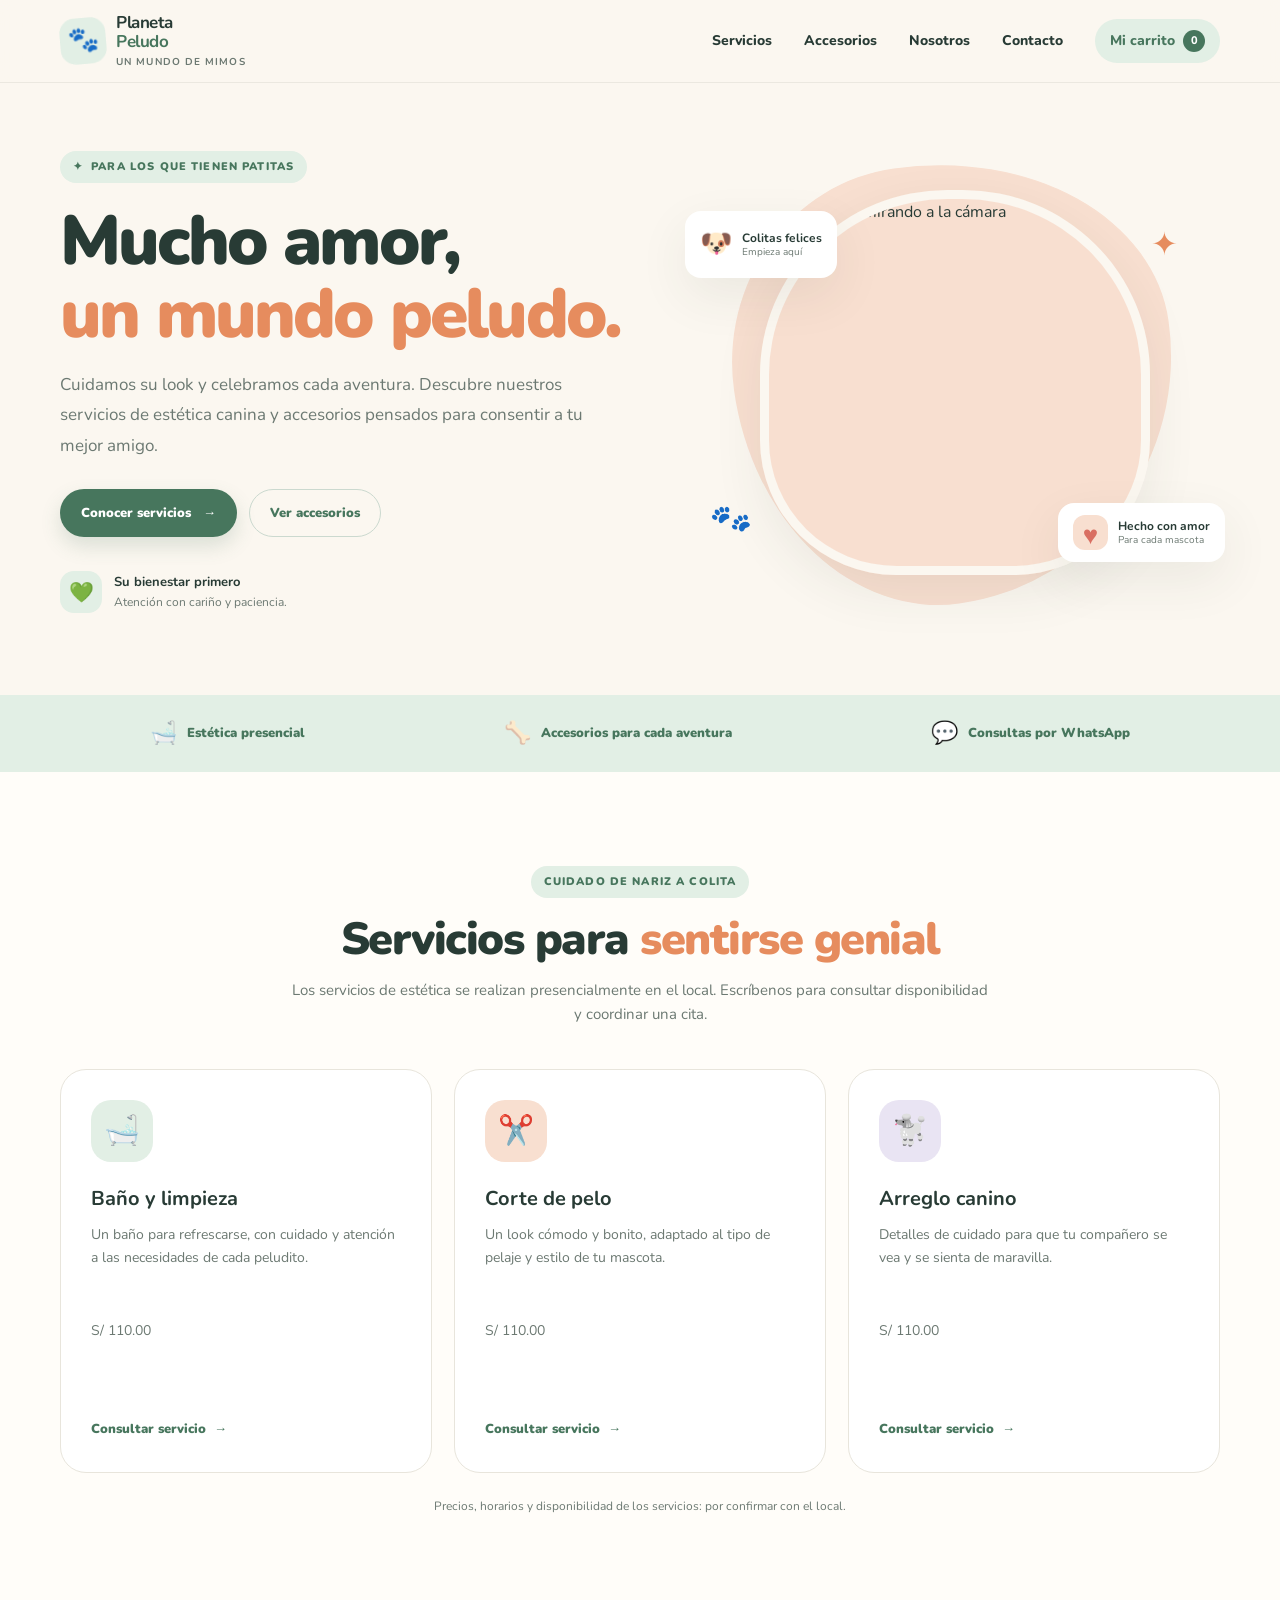
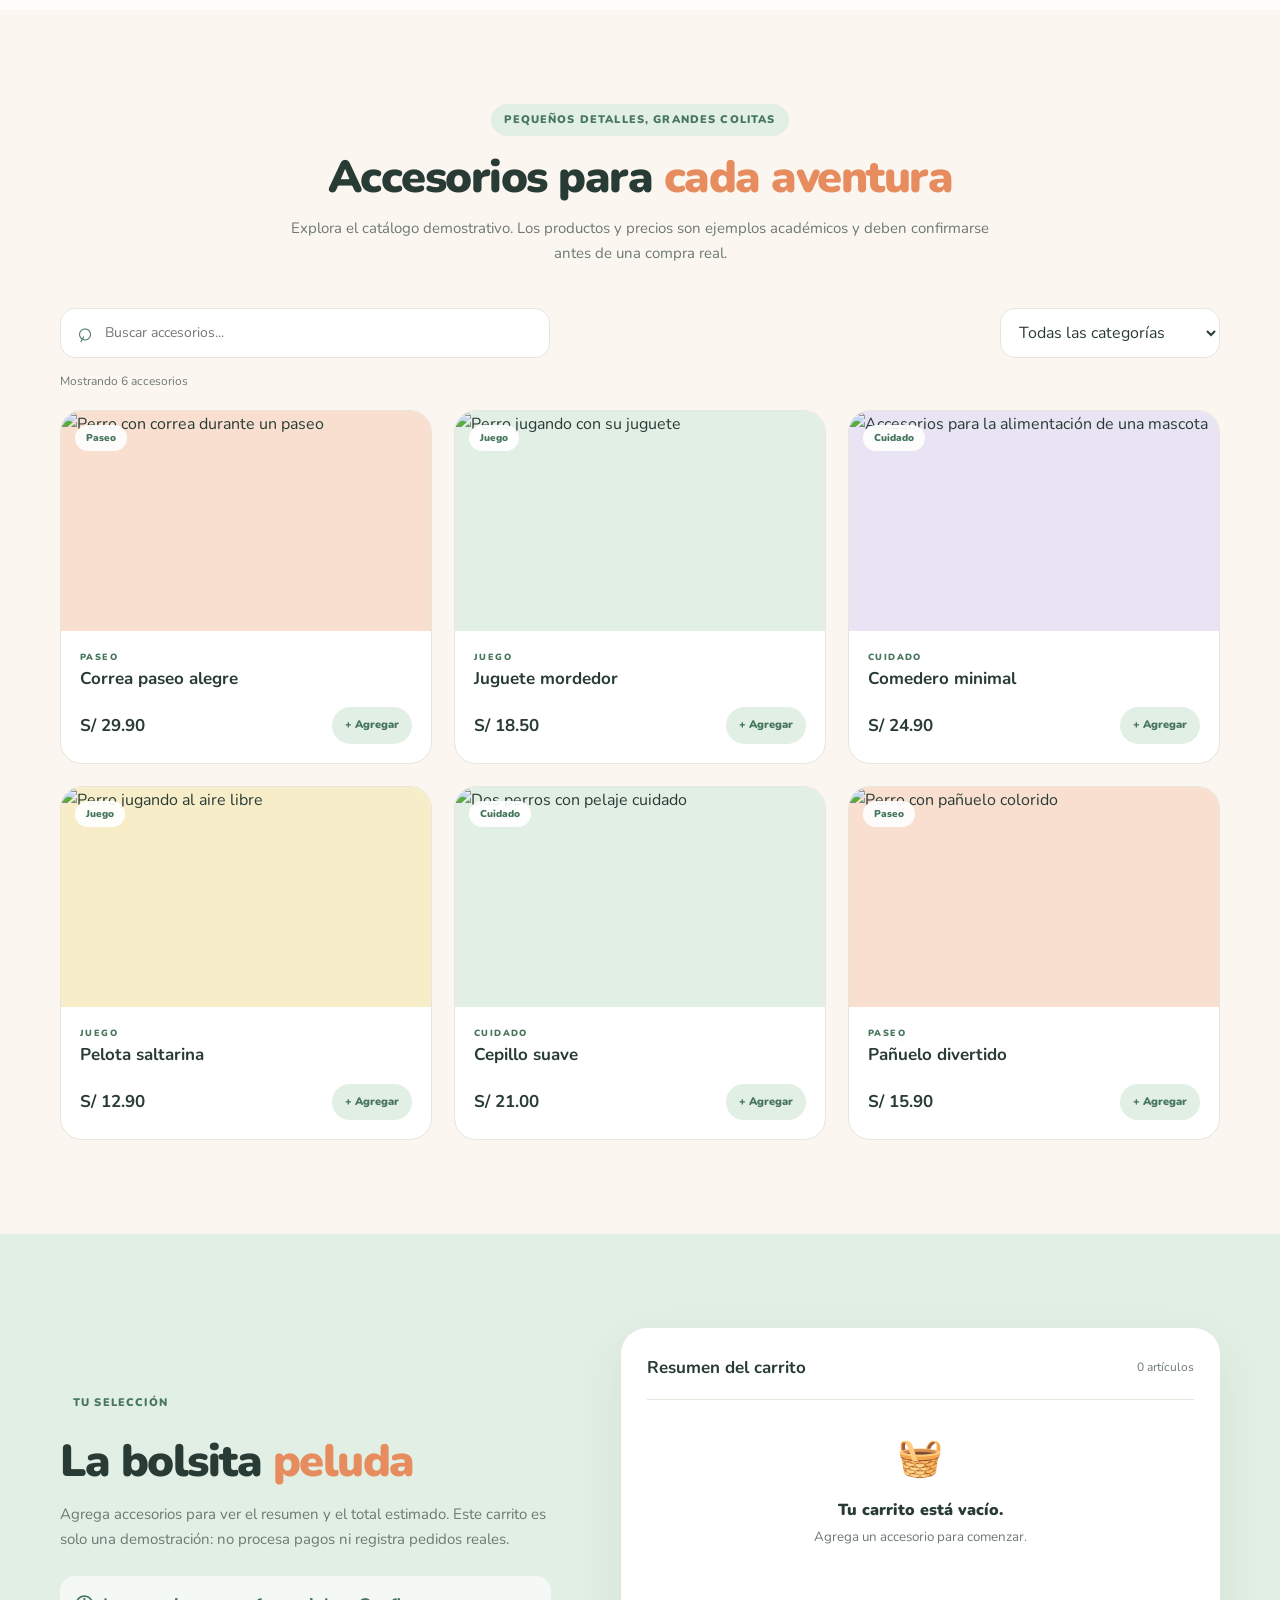
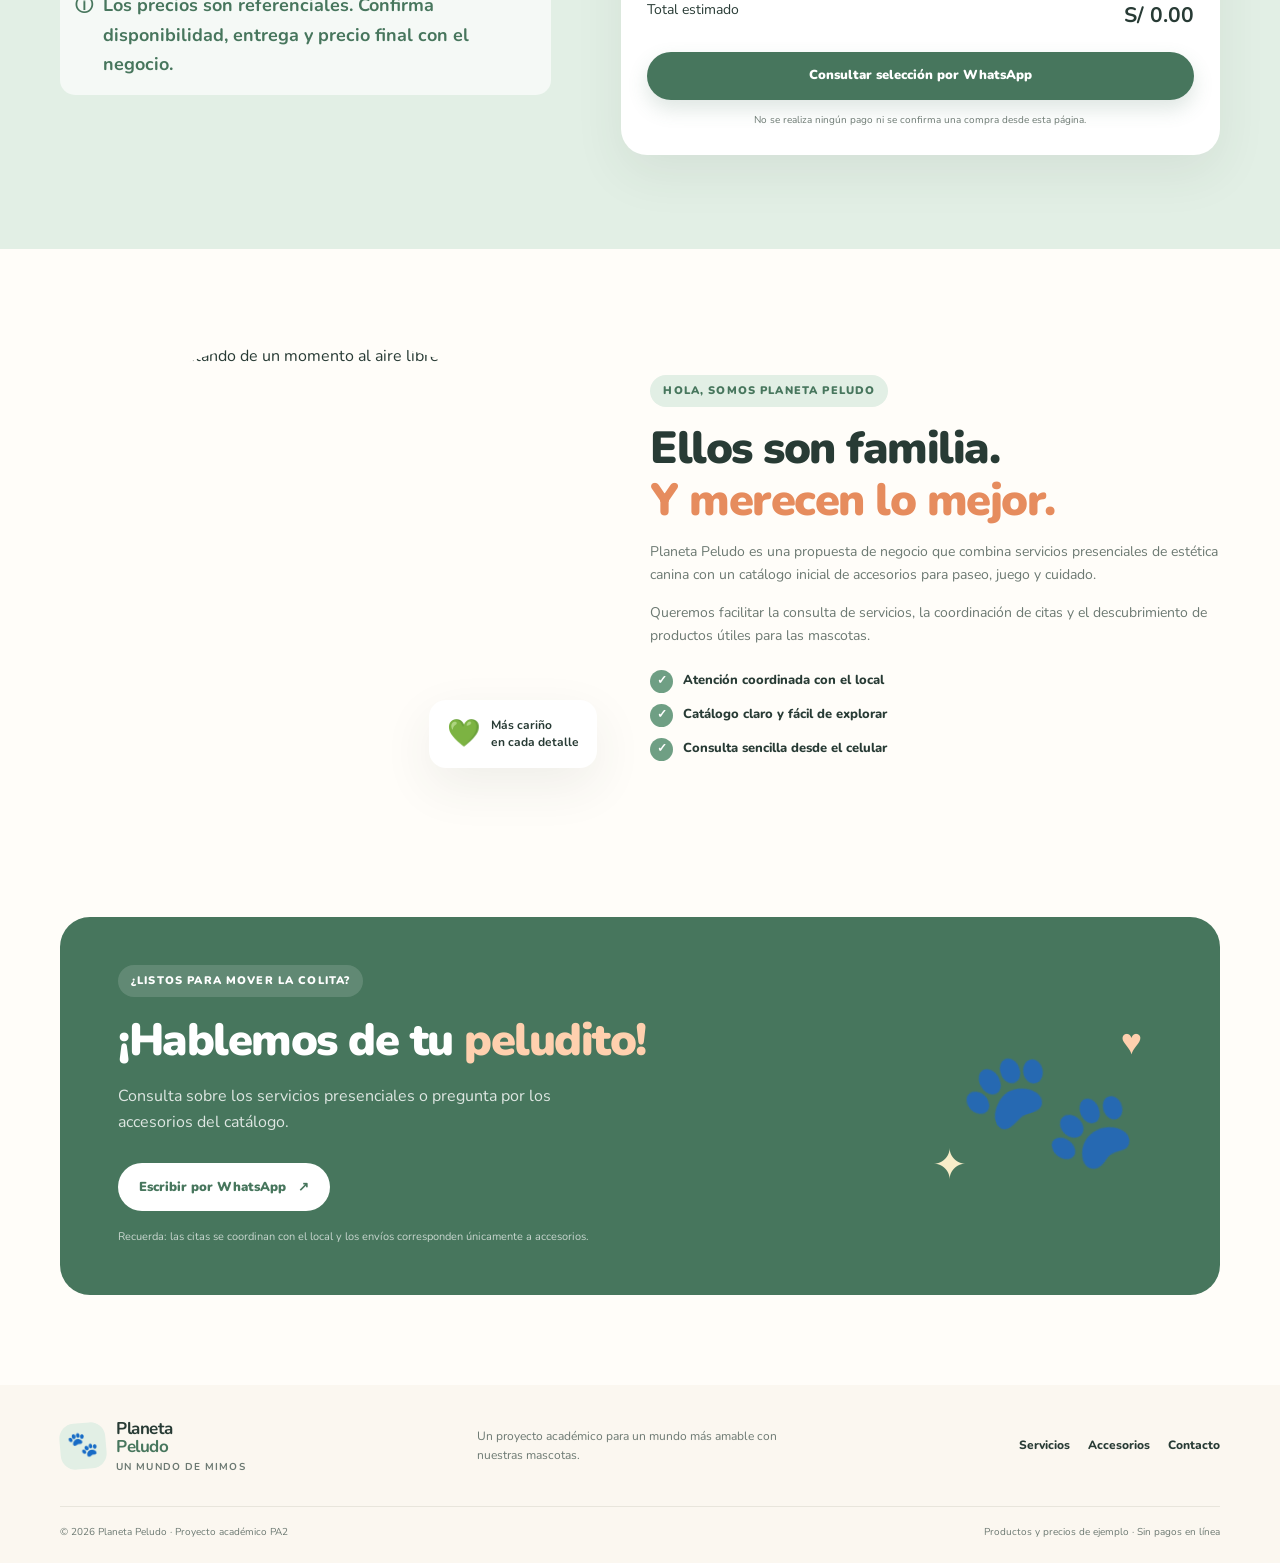
==== commit ee5152ce: "Update index.html" ====
--- a/index.html
+++ b/index.html
@@ -8,7 +8,9 @@
   <title>Planeta Peludo | Cuidado y accesorios para mascotas</title>
   <link rel="preconnect" href="https://fonts.googleapis.com">
   <link rel="preconnect" href="https://fonts.gstatic.com" crossorigin>
-  <link href="https://fonts.googleapis.com/css2?family=Nunito:wght@400;500;600;700;800;900&display=swap" rel="stylesheet">
+ <link rel="preload" href="https://fonts.googleapis.com/css2?family=Nunito:wght@400;500;600;700;800;900&display=swap" as="style" onload="this.onload=null;this.rel='stylesheet'">
+
+<noscript><link rel="stylesheet" href="https://fonts.googleapis.com/css2?family=Nunito:wght@400;500;600;700;800;900&display=swap"></noscript>
   <link rel="stylesheet" href="styles.css">
   <script src="script.js" defer></script>
 </head>
@@ -77,18 +79,21 @@
             <div class="service-icon service-icon-mint" aria-hidden="true">🛁</div>
             <h3>Baño y limpieza</h3>
             <p>Un baño para refrescarse, con cuidado y atención a las necesidades de cada peludito.</p>
+            <p class="service-price">S/ 110.00</p>
             <a href="#contacto" class="text-link" data-service="Baño y limpieza">Consultar servicio <span aria-hidden="true">→</span></a>
           </article>
           <article class="service-card">
             <div class="service-icon service-icon-peach" aria-hidden="true">✂️</div>
             <h3>Corte de pelo</h3>
             <p>Un look cómodo y bonito, adaptado al tipo de pelaje y estilo de tu mascota.</p>
+            <p class="service-price">S/ 110.00</p>
             <a href="#contacto" class="text-link" data-service="Corte de pelo">Consultar servicio <span aria-hidden="true">→</span></a>
           </article>
           <article class="service-card">
             <div class="service-icon service-icon-lilac" aria-hidden="true">🐩</div>
             <h3>Arreglo canino</h3>
             <p>Detalles de cuidado para que tu compañero se vea y se sienta de maravilla.</p>
+            <p class="service-price">S/ 110.00</p>
             <a href="#contacto" class="text-link" data-service="Arreglo canino">Consultar servicio <span aria-hidden="true">→</span></a>
           </article>
         </div>
@@ -121,7 +126,7 @@
         <p id="resultsSummary" class="results-summary" aria-live="polite">Mostrando accesorios</p>
         <div class="product-grid" id="productGrid">
           <article class="product-card" data-id="correa" data-name="Correa paseo alegre" data-category="paseo" data-price="29.90">
-            <div class="product-image product-image-peach"><img src="https://images.unsplash.com/photo-1601758123927-196e9c8c7c9b?auto=format&fit=crop&w=700&q=80" alt="Perro con correa durante un paseo" loading="lazy"><span class="product-tag">Paseo</span></div>
+            <div class="product-image product-image-peach"><img src="https://images.unsplash.com/photo-1601758123927-196e9c8c7c9b?auto=format&fit=crop&w=400&q=80" alt="Perro con correa durante un paseo" loading="lazy"><span class="product-tag">Paseo</span></div>
             <div class="product-info"><p class="product-category">PASEO</p><h3>Correa paseo alegre</h3><div class="product-bottom"><strong>S/ 29.90</strong><button class="add-button" data-add="correa" aria-label="Agregar Correa paseo alegre al carrito">+ Agregar</button></div></div>
           </article>
           <article class="product-card" data-id="juguete" data-name="Juguete mordedor" data-category="juego" data-price="18.50">
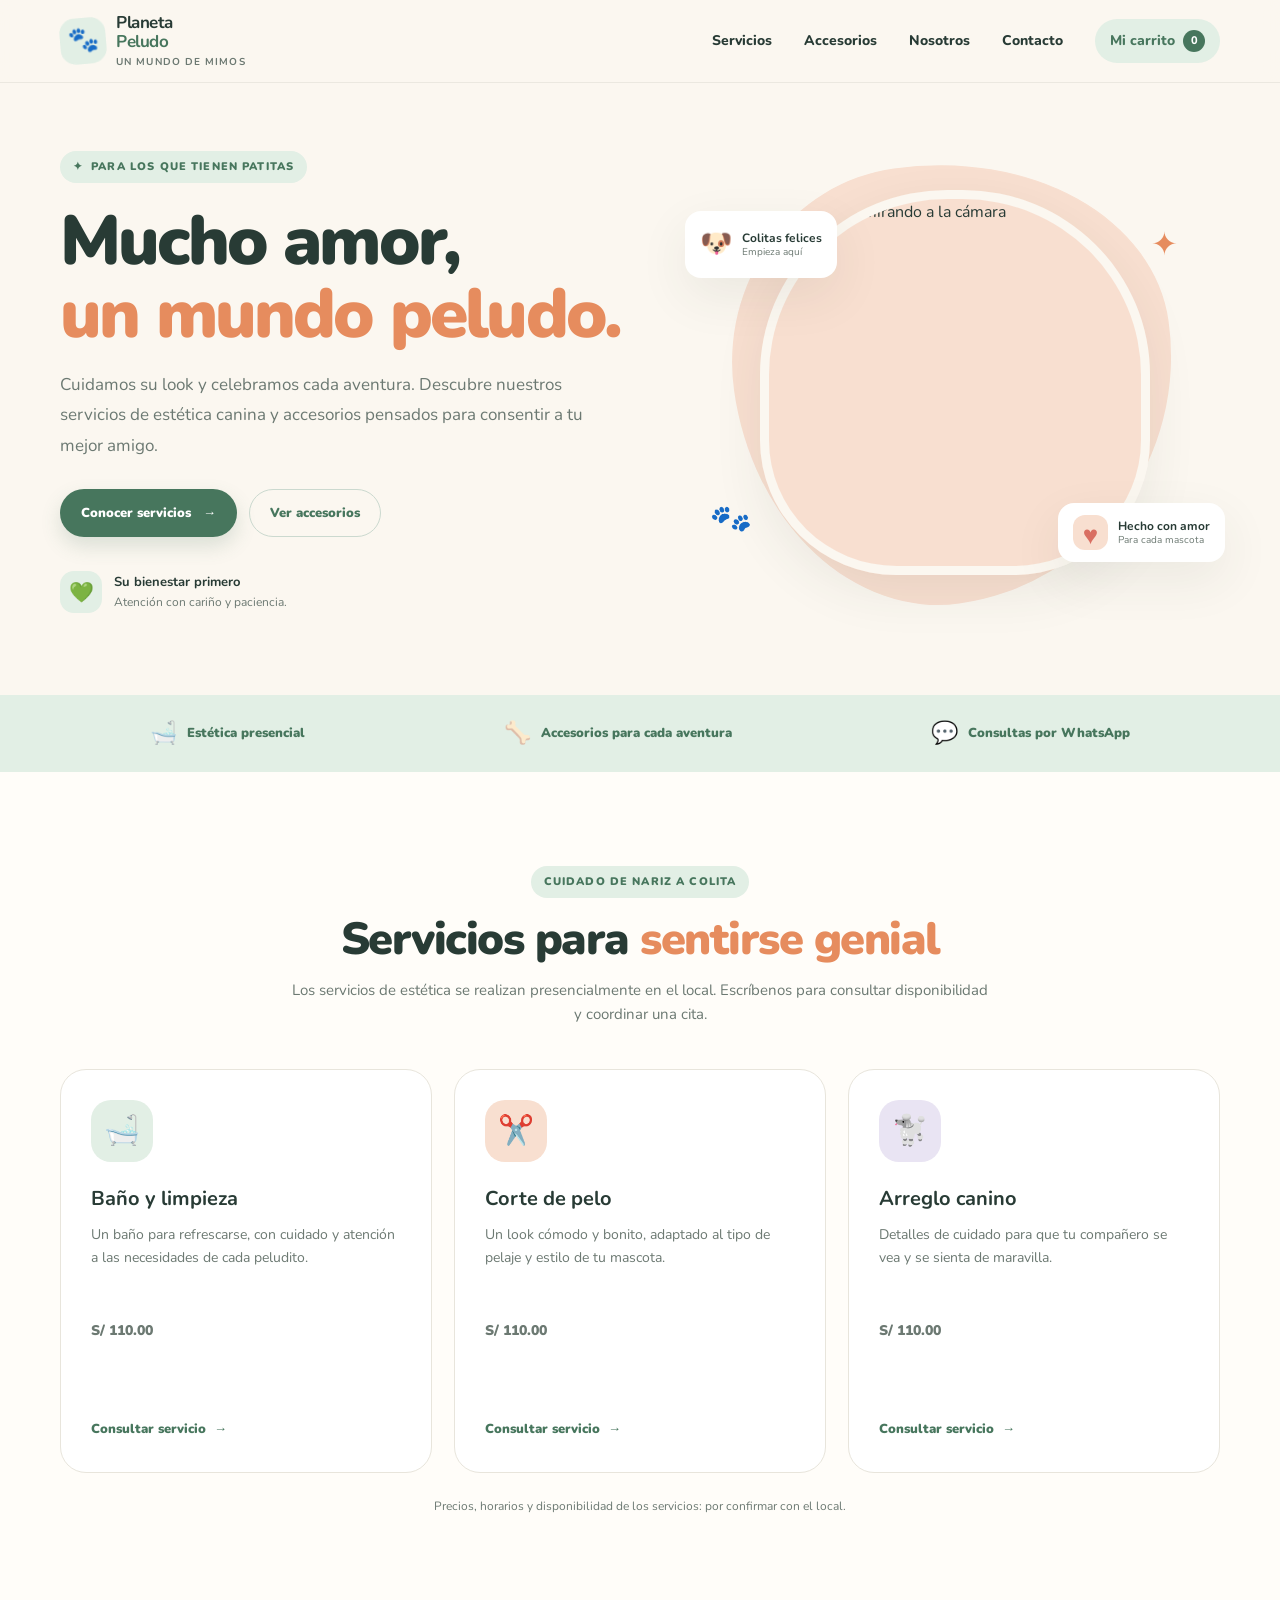
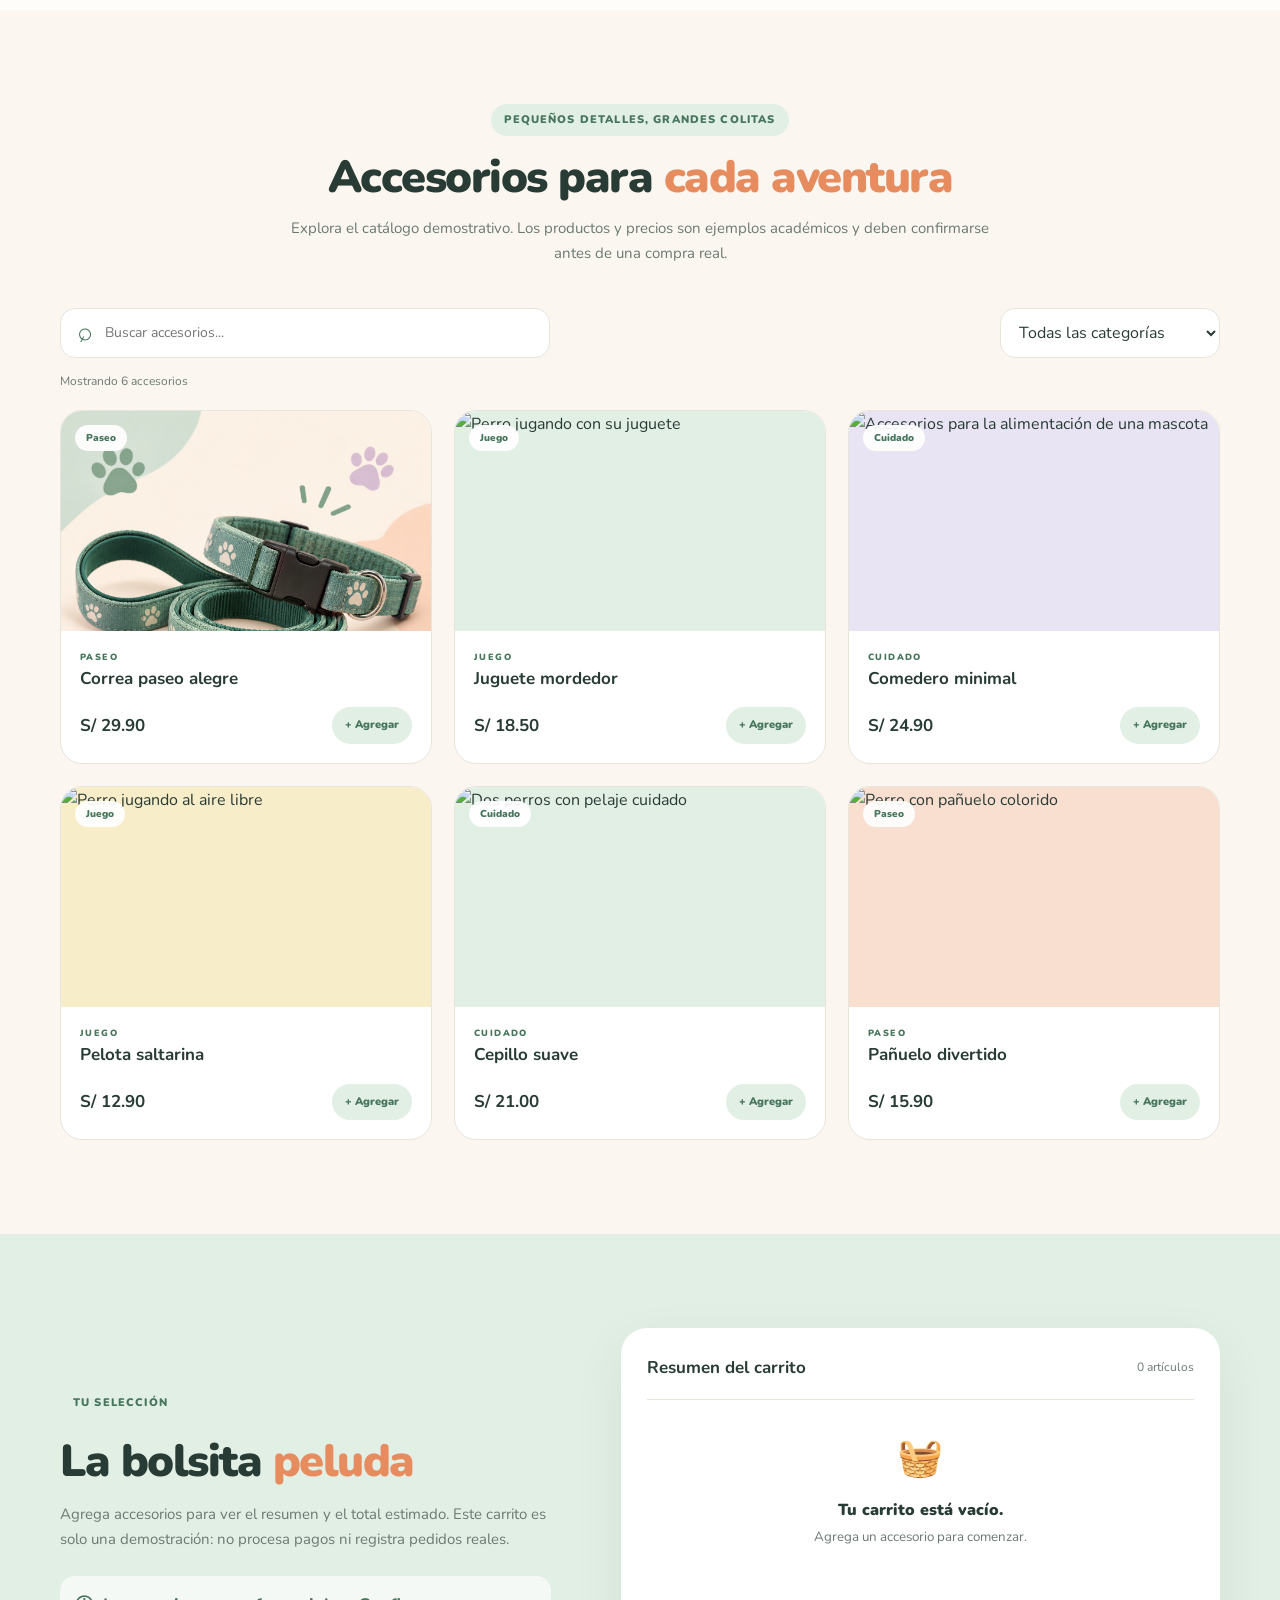
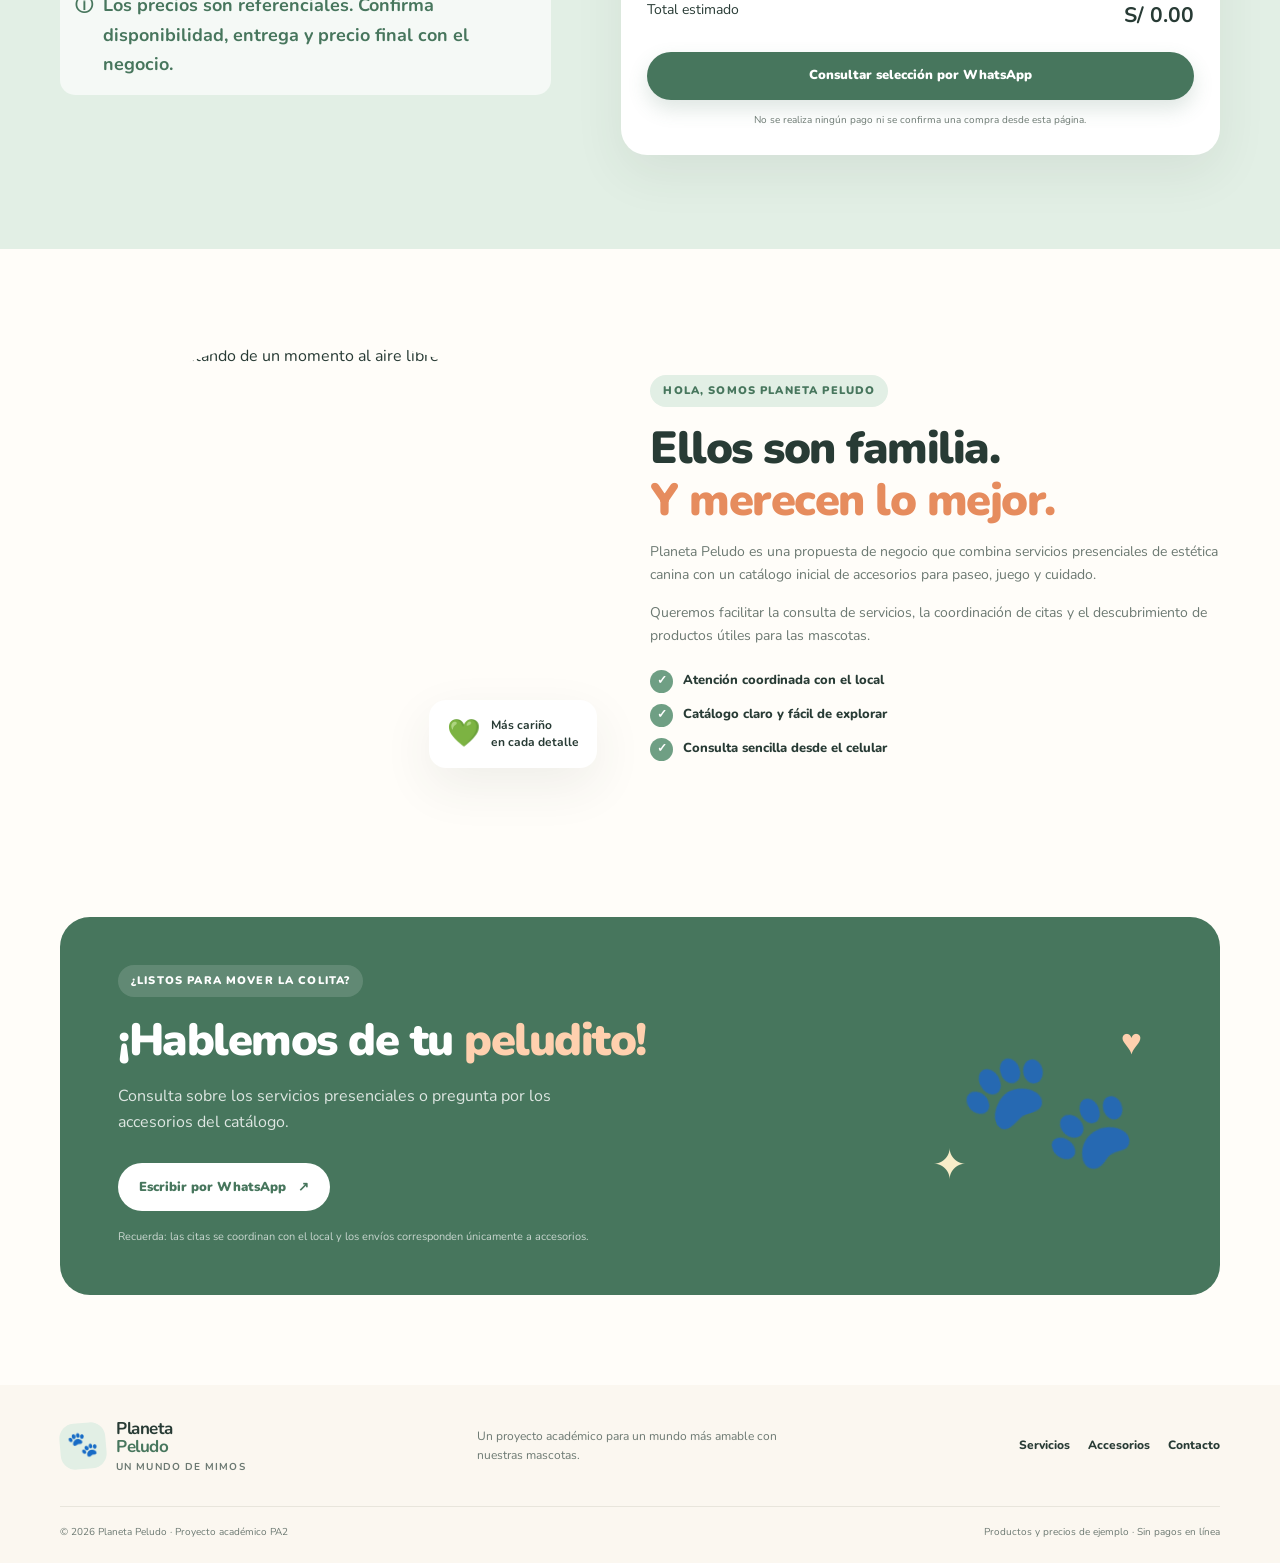
==== commit 7671db97: "Update index.html" ====
--- a/index.html
+++ b/index.html
@@ -126,7 +126,11 @@
         <p id="resultsSummary" class="results-summary" aria-live="polite">Mostrando accesorios</p>
         <div class="product-grid" id="productGrid">
           <article class="product-card" data-id="correa" data-name="Correa paseo alegre" data-category="paseo" data-price="29.90">
-            <div class="product-image product-image-peach"><img src="https://images.unsplash.com/photo-1601758123927-196e9c8c7c9b?auto=format&fit=crop&w=400&q=80" alt="Perro con correa durante un paseo" loading="lazy"><span class="product-tag">Paseo</span></div>
+          <div class="product-image product-image-peach">
+    <img src="correa-planeta-peludo.png"
+    alt="Correa verde menta para perros" loading="lazy">
+    <span class="product-tag">Paseo</span>
+</div>
             <div class="product-info"><p class="product-category">PASEO</p><h3>Correa paseo alegre</h3><div class="product-bottom"><strong>S/ 29.90</strong><button class="add-button" data-add="correa" aria-label="Agregar Correa paseo alegre al carrito">+ Agregar</button></div></div>
           </article>
           <article class="product-card" data-id="juguete" data-name="Juguete mordedor" data-category="juego" data-price="18.50">
--- a/styles.css
+++ b/styles.css
@@ -273,3 +273,9 @@
 @media (prefers-reduced-motion: reduce) {
   *, *::before, *::after { scroll-behavior: auto !important; transition-duration: .01ms !important; animation-duration: .01ms !important; animation-iteration-count: 1 !important; }
 }
+.service-price {
+    color: #47765d;
+    font-size: 22px;
+    font-weight: 900;
+    margin: 12px 0;
+}
